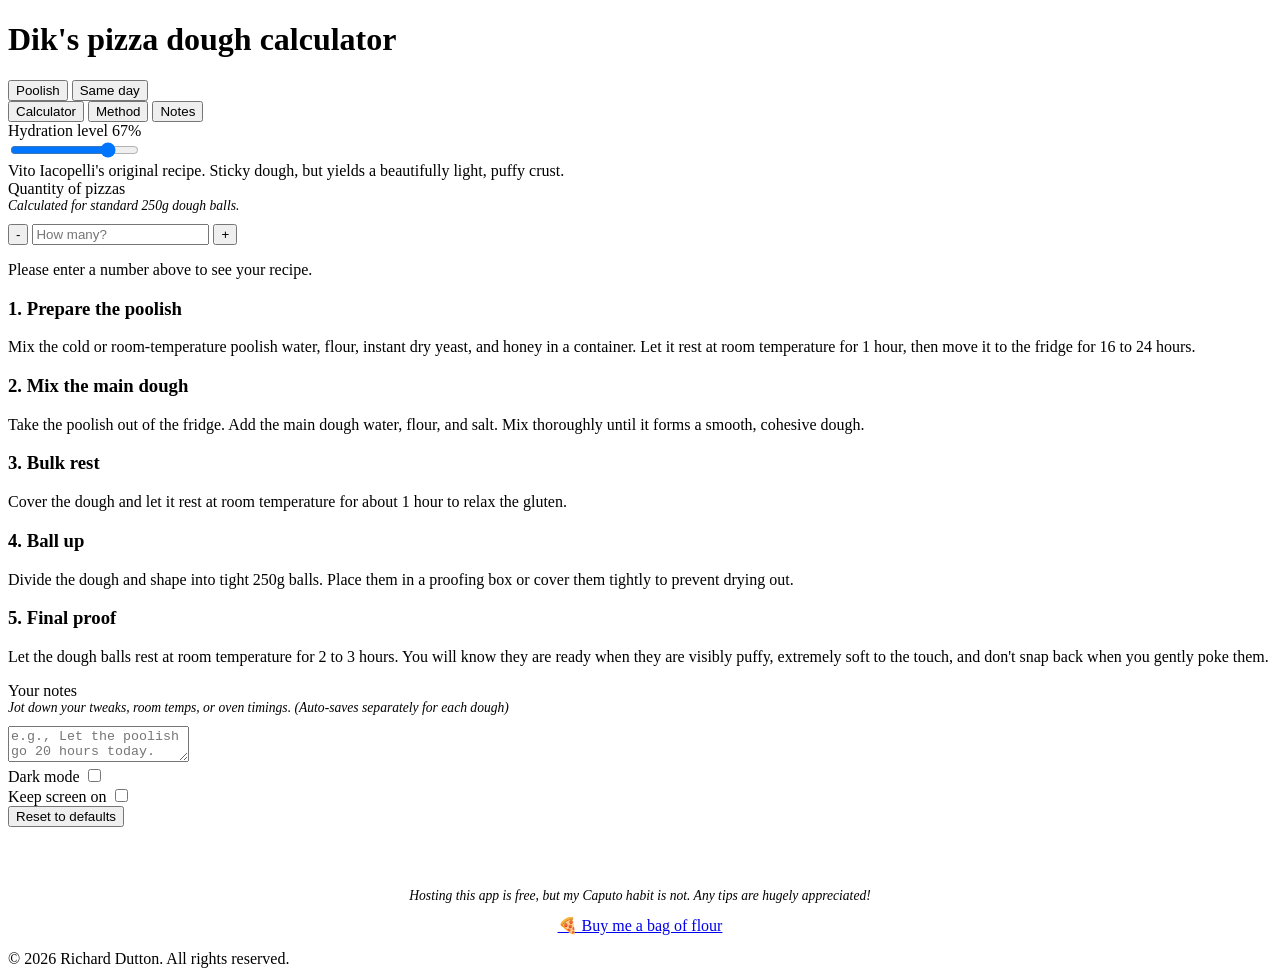
==== index.html @ e3f1c020 "Add files via upload" ====
<!DOCTYPE html>
<html lang="en">
<head>
<meta charset="UTF-8">
<meta name="viewport" content="width=device-width, initial-scale=1.0, maximum-scale=1.0, user-scalable=no">
<meta name="theme-color" content="#e63946">
<meta name="apple-mobile-web-app-capable" content="yes">
<meta name="mobile-web-app-capable" content="yes">
<meta name="apple-mobile-web-app-status-bar-style" content="black-translucent">
<title>Dik's pizza dough calculator</title>

<link rel="icon" href="data:image/svg+xml,<svg xmlns=%22http://www.w3.org/2000/svg%22 viewBox=%220 0 100 100%22><text y=%22.9em%22 font-size=%2290%22>🍕</text></svg>">
<link rel="apple-touch-icon" href="data:image/svg+xml,<svg xmlns=%22http://www.w3.org/2000/svg%22 viewBox=%220 0 100 100%22><text y=%22.9em%22 font-size=%2290%22>🍕</text></svg>">
<link rel="manifest" href="manifest.json">

<meta property="og:title" content="Dik's pizza dough calculator">
<meta property="og:description" content="Calculate the perfect poolish or authentic same-day Neapolitan pizza dough.">
<meta property="og:type" content="website">
<meta property="og:url" content="https://[your-username].github.io/[your-repo-name]/">
<meta property="og:image" content="https://[your-username].github.io/[your-repo-name]/pizza-share.png">

<link rel="stylesheet" href="style.css">
</head>
<body>

<div class="container">
  <h1>Dik's pizza dough calculator</h1>
  
  <div class="dough-toggle">
    <button id="btnPoolish" class="dough-btn active" onclick="setDoughType('poolish')">Poolish</button>
    <button id="btnSameDay" class="dough-btn" onclick="setDoughType('sameday')">Same day</button>
  </div>

  <div class="tab-nav">
    <button class="tab-btn active" onclick="switchTab('calculator')">Calculator</button>
    <button class="tab-btn" onclick="switchTab('method')">Method</button>
    <button class="tab-btn" onclick="switchTab('notes')">Notes</button>
  </div>

  <div id="calculator" class="tab-pane active">
    <div class="form-group">
      <div class="hydration-header">
        <label for="hydrationSlider" style="margin-bottom: 0;">Hydration level</label>
        <span id="hydrationVal">67%</span>
      </div>
      <input type="range" id="hydrationSlider" min="55" max="70" value="67" step="1" oninput="updateHydration()">
      <div id="hydrationHelp" class="help-text"></div>
    </div>

    <div class="form-group">
      <label for="numPizzas" style="margin-bottom: 4px;">Quantity of pizzas</label>
      <div style="font-size: 0.85rem; color: var(--help-text); font-style: italic; margin-bottom: 10px;">Calculated for standard 250g dough balls.</div>
      <div class="quantity-wrapper">
        <button type="button" class="qty-btn" onclick="adjustQty(-1)">-</button>
        <input type="number" id="numPizzas" placeholder="How many?" min="1" oninput="calculate()">
        <button type="button" class="qty-btn" onclick="adjustQty(1)">+</button>
      </div>
    </div>

    <div id="results">
      </div>
  </div>

  <div id="method" class="tab-pane">
    
    <div id="poolishMethod">
      <div class="method-step">
        <h3>1. Prepare the poolish</h3>
        <p>Mix the cold or room-temperature poolish water, flour, instant dry yeast, and honey in a container. Let it rest at room temperature for 1 hour, then move it to the fridge for 16 to 24 hours.</p>
      </div>
      <div class="method-step">
        <h3>2. Mix the main dough</h3>
        <p>Take the poolish out of the fridge. Add the main dough water, flour, and salt. Mix thoroughly until it forms a smooth, cohesive dough.</p>
      </div>
      <div class="method-step">
        <h3>3. Bulk rest</h3>
        <p>Cover the dough and let it rest at room temperature for about 1 hour to relax the gluten.</p>
      </div>
      <div class="method-step">
        <h3>4. Ball up</h3>
        <p>Divide the dough and shape into tight 250g balls. Place them in a proofing box or cover them tightly to prevent drying out.</p>
      </div>
      <div class="method-step">
        <h3>5. Final proof</h3>
        <p>Let the dough balls rest at room temperature for 2 to 3 hours. You will know they are ready when they are visibly puffy, extremely soft to the touch, and don't snap back when you gently poke them.</p>
      </div>
    </div>

    <div id="sameDayMethod" style="display: none;">
      <div class="method-step">
        <h3>1. Mix water and yeast</h3>
        <p>Pour your cold or room-temperature water into a bowl and dissolve the instant dry yeast completely.</p>
      </div>
      <div class="method-step">
        <h3>2. Add flour and salt</h3>
        <p>In a separate bowl, mix your flour and salt together. Add to the water and yeast mix and combine.</p>
      </div>
      <div class="method-step">
        <h3>3. Knead</h3>
        <p>Gradually add the rest of the flour. Knead for 15-20 minutes until the dough is smooth, elastic, and no longer sticky.</p>
      </div>
      <div class="method-step">
        <h3>4. Bulk rest</h3>
        <p>Cover the dough with a damp cloth or plastic wrap and leave it at room temperature for 2 hours.</p>
      </div>
      <div class="method-step">
        <h3>5. Ball up & final proof</h3>
        <p>Divide the dough into 250g pieces and form tight balls. Place them in a proofing box at room temperature for 6 to 8 hours before stretching and baking.</p>
      </div>
    </div>

  </div>
  
    <!-- Notes Tab -->
  <div id="notes" class="tab-pane">
    <div class="form-group">
      <label for="userNotes" style="margin-bottom: 4px;">Your notes</label>
      <div style="font-size: 0.85rem; color: var(--help-text); font-style: italic; margin-bottom: 10px;">Jot down your tweaks, room temps, or oven timings. (Auto-saves separately for each dough)</div>
      <textarea id="userNotes" placeholder="e.g., Let the poolish go 20 hours today. Kitchen was 21°C..." oninput="saveNotes()"></textarea>
    </div>
  </div>

  <!-- Universal Settings toggles -->
  <div class="settings-group">
    <div class="toggle-container">
      <label for="darkModeToggle">Dark mode</label>
      <label class="switch">
        <input type="checkbox" id="darkModeToggle" onchange="toggleDarkMode()">
        <span class="slider"></span>
      </label>
    </div>

    <div class="toggle-container">
      <label for="wakeLockToggle">Keep screen on</label>
      <label class="switch">
        <input type="checkbox" id="wakeLockToggle" onchange="toggleWakeLock()">
        <span class="slider"></span>
      </label>
    </div>
  </div>
  
  <!-- Reset Button -->
  <button class="reset-btn" onclick="resetSettings()">Reset to defaults</button>
  
  <!-- Divider -->
  <hr style="border: 0; height: 1px; background-color: var(--border); margin: 35px 0 25px 0;">
  
  <!-- Tip Jar Section -->
  <div style="margin-bottom: 15px; text-align: center;">
    <div style="font-size: 0.85rem; color: var(--help-text); font-style: italic; margin-bottom: 12px;">
      Hosting this app is free, but my Caputo habit is not. Any tips are hugely appreciated!
    </div>
    <a href="https://ko-fi.com/dikkiedutton" target="_blank" class="tip-btn" style="margin-top: 0;">🍕 Buy me a bag of flour</a>
  </div>

  <!-- Copyright Footer -->
  <div class="footer">
    &copy; <span id="currentYear"></span> Richard Dutton. All rights reserved.
  </div>

</div> <!-- End of container -->

<script src="script.js"></script>
<script>
  if ('serviceWorker' in navigator) {
    window.addEventListener('load', () => {
      navigator.serviceWorker.register('./sw.js')
        .then((registration) => {
          console.log('ServiceWorker registration successful');
        })
        .catch((err) => {
          console.log('ServiceWorker registration failed: ', err);
        });
    });
  }
</script>
</body>
</html>
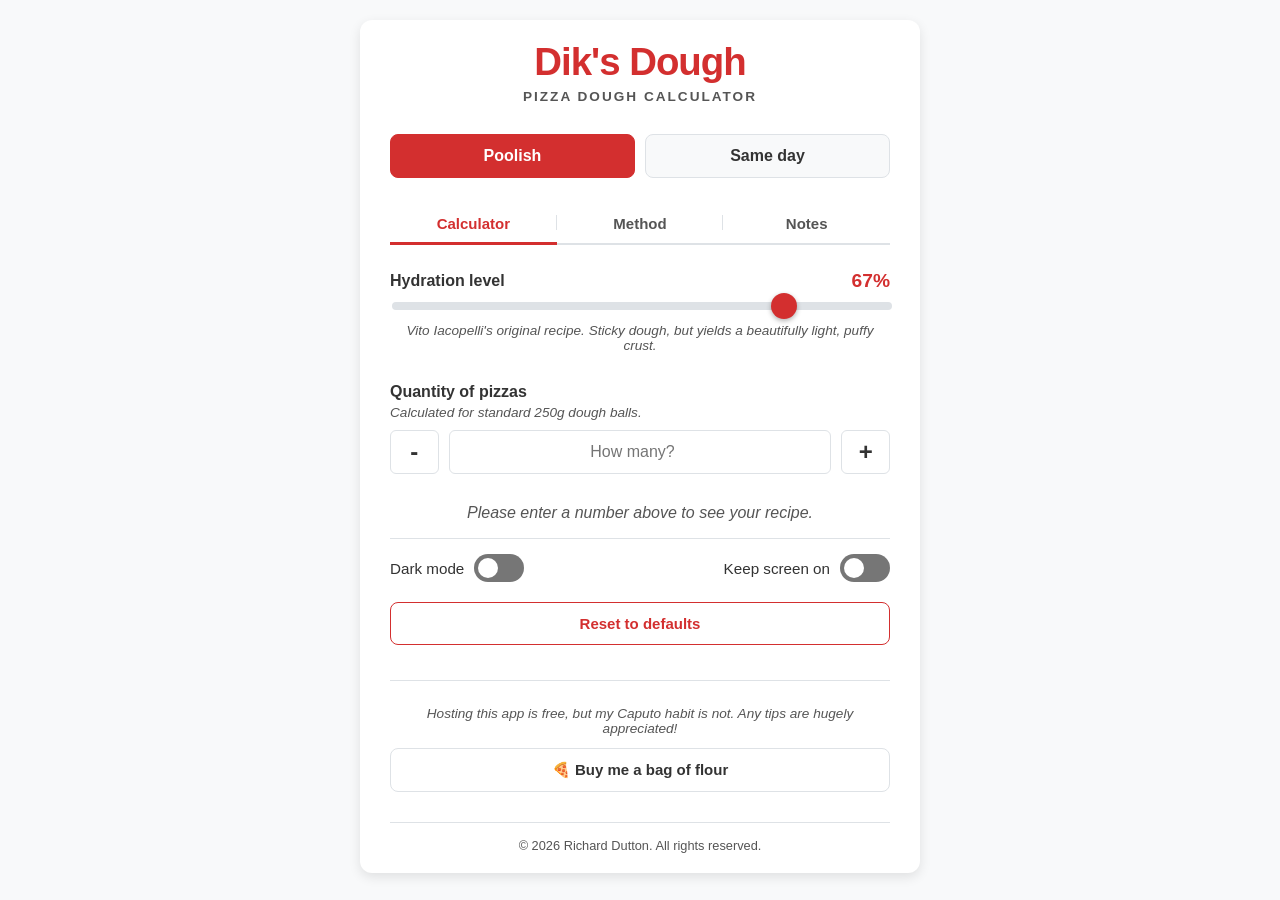
==== commit 647003a3: "Add files via upload" ====
--- a/index.html
+++ b/index.html
@@ -7,7 +7,7 @@
 <meta name="apple-mobile-web-app-capable" content="yes">
 <meta name="mobile-web-app-capable" content="yes">
 <meta name="apple-mobile-web-app-status-bar-style" content="black-translucent">
-<title>Dik's pizza dough calculator</title>
+<title>Dik's Dough | Pizza dough calculator</title>
 
 <link rel="icon" href="data:image/svg+xml,<svg xmlns=%22http://www.w3.org/2000/svg%22 viewBox=%220 0 100 100%22><text y=%22.9em%22 font-size=%2290%22>🍕</text></svg>">
 <link rel="apple-touch-icon" href="data:image/svg+xml,<svg xmlns=%22http://www.w3.org/2000/svg%22 viewBox=%220 0 100 100%22><text y=%22.9em%22 font-size=%2290%22>🍕</text></svg>">
@@ -24,7 +24,11 @@
 <body>
 
 <div class="container">
-  <h1>Dik's pizza dough calculator</h1>
+    <!-- Brand Header -->
+  <div class="brand-header">
+    <h1>Dik's Dough</h1>
+    <p class="subtitle">Pizza dough calculator</p>
+  </div>
   
   <div class="dough-toggle">
     <button id="btnPoolish" class="dough-btn active" onclick="setDoughType('poolish')">Poolish</button>
--- a/style.css
+++ b/style.css
@@ -0,0 +1,514 @@
+:root {
+  /* Unified Action Color & Headings (Light Mode - WCAG AA Compliant) */
+  --primary: #d32f2f; 
+  --primary-hover: rgba(211, 47, 47, 0.08);
+  
+  --background: #f8f9fa;
+  --card-bg: #ffffff;
+  --text: #333333;
+  --border: #dee2e6;
+  --help-text: #555555;
+  --recipe-bg: #fdfdfd;
+  --totals-bg: #f1f3f5;
+  --switch-bg: #767676; /* Passes 3:1 UI contrast against white */
+  --btn-active: #e2e6ea;
+  --tab-inactive: #f8f9fa;
+  --toggle-bg: #e9ecef;
+  --focus-ring: rgba(211, 47, 47, 0.6);
+}
+
+/* Dark Theme Variables */
+[data-theme="dark"] {
+  --background: #121212;
+  --card-bg: #1e1e1e;
+  --text: #e0e0e0;
+  --border: #333333;
+  --help-text: #aaaaaa;
+  --recipe-bg: #242424;
+  --totals-bg: #2a2a2a;
+  --switch-bg: #666666; /* Passes 3:1 UI contrast against dark gray */
+  --btn-active: #333333;
+  --tab-inactive: #2a2a2a;
+  --toggle-bg: #121212;
+  
+  /* Unified Action Color & Headings (Dark Mode - WCAG AA Compliant) */
+  --primary: #ff5252; 
+  --primary-hover: rgba(255, 82, 82, 0.15);
+  --focus-ring: rgba(255, 82, 82, 0.6);
+}
+
+body {
+  font-family: 'Segoe UI', Roboto, Helvetica, Arial, sans-serif;
+  background-color: var(--background);
+  color: var(--text);
+  margin: 0;
+  padding: 20px;
+  display: flex;
+  justify-content: center;
+  transition: background-color 0.3s, color 0.3s;
+}
+.container {
+  background: var(--card-bg);
+  border-radius: 12px;
+  box-shadow: 0 4px 12px rgba(0,0,0,0.1);
+  max-width: 500px;
+  width: 100%;
+  padding: 20px 30px;
+  transition: background-color 0.3s;
+}
+/* Brand Header Styling */
+.brand-header {
+  text-align: center;
+  margin-bottom: 30px;
+}
+
+.brand-header h1 {
+  color: var(--primary);
+  margin-top: 0;
+  margin-bottom: 5px;
+  font-size: 2.4rem;
+  font-weight: 800;
+  letter-spacing: -1px; /* Pulls the letters tighter for a modern logo feel */
+}
+
+.brand-header .subtitle {
+  color: var(--help-text);
+  font-size: 0.85rem;
+  font-weight: 600;
+  text-transform: uppercase;
+  letter-spacing: 2px; /* Spreads the letters out for a premium, classy look */
+  margin: 0;
+}
+
+/* --- Keyboard Accessibility (WCAG 2.4.7) --- */
+button:focus-visible,
+input[type="number"]:focus-visible,
+.switch input:focus-visible + .slider {
+  outline: 3px solid var(--focus-ring);
+  outline-offset: 2px;
+}
+input[type="range"]:focus-visible {
+  outline: none;
+}
+input[type="range"]:focus-visible::-webkit-slider-thumb {
+  outline: 3px solid var(--focus-ring);
+  outline-offset: 2px;
+}
+/* ------------------------------------------- */
+
+/* Global Dough Toggle CSS (Now distinct buttons) */
+.dough-toggle {
+  display: flex;
+  gap: 10px;
+  margin-bottom: 25px;
+}
+.dough-btn {
+  flex: 1;
+  padding: 12px;
+  background-color: var(--tab-inactive);
+  border: 1px solid var(--border);
+  color: var(--text);
+  font-size: 16px;
+  font-weight: bold;
+  border-radius: 8px;
+  cursor: pointer;
+  transition: all 0.2s;
+}
+.dough-btn.active {
+  background-color: var(--primary);
+  color: white;
+  border-color: var(--primary);
+}
+
+/* Tab Navigation CSS (Text-First Minimalist with Dividers) */
+.tab-nav {
+  display: flex;
+  margin-bottom: 25px;
+  border-bottom: 2px solid var(--border); /* A single grounding track */
+}
+
+.tab-btn {
+  flex: 1;
+  position: relative; /* Anchors the vertical line */
+  padding: 12px 4px 10px 4px;
+  background: transparent;
+  border: none;
+  border-bottom: 3px solid transparent; /* Invisible by default */
+  color: var(--help-text); /* Faded inactive state */
+  font-size: 15px;
+  font-weight: 600;
+  cursor: pointer;
+  transition: color 0.2s ease, border-color 0.2s ease;
+  margin-bottom: -2px; /* Pulls the border down to overlap the track perfectly */
+}
+
+.tab-btn:hover {
+  color: var(--text);
+}
+
+.tab-btn.active {
+  color: var(--primary);
+  border-bottom: 3px solid var(--primary); /* The thick active indicator */
+}
+
+/* Small vertical line separator between buttons */
+.tab-btn:not(:last-child)::after {
+  content: "";
+  position: absolute;
+  right: 0;
+  top: 30%;
+  height: 40%;
+  width: 1px;
+  background-color: var(--border);
+}
+
+/* Hides inactive tabs and shows the active one */
+.tab-pane {
+  display: none;
+}
+.tab-pane.active {
+  display: block;
+}
+
+/* Method Steps CSS */
+.method-step {
+  margin-bottom: 15px;
+  padding: 15px 20px;
+  background: var(--recipe-bg);
+  border: 1px solid var(--border);
+  border-radius: 8px;
+  transition: background-color 0.3s, border-color 0.3s;
+}
+.method-step h3 {
+  margin-top: 0;
+  color: var(--primary);
+  font-size: 1.1rem;
+  margin-bottom: 8px;
+}
+.method-step p {
+  margin: 0;
+  font-size: 0.95rem;
+  line-height: 1.5;
+  color: var(--text);
+}
+
+.form-group {
+  margin-bottom: 20px;
+}
+label {
+  display: block;
+  font-weight: 600;
+  margin-bottom: 8px;
+  color: var(--text);
+}
+
+/* Input styling */
+input[type="number"] {
+  width: 100%;
+  padding: 12px;
+  border: 1px solid var(--border);
+  border-radius: 6px;
+  font-size: 16px;
+  box-sizing: border-box;
+  background-color: var(--card-bg);
+  color: var(--text);
+  transition: border-color 0.2s, background-color 0.3s, color 0.3s;
+}
+input[type="number"]:focus {
+  outline: none;
+  border-color: var(--primary);
+}
+
+/* Range Slider Custom CSS */
+input[type="range"] {
+  -webkit-appearance: none;
+  appearance: none;
+  width: 100%;
+  height: 8px;
+  border-radius: 4px;
+  background: var(--border);
+  outline: none;
+  padding: 0;
+  border: none;
+  margin-top: 10px;
+  margin-bottom: 5px;
+}
+input[type="range"]::-webkit-slider-thumb {
+  -webkit-appearance: none;
+  appearance: none;
+  width: 26px;
+  height: 26px;
+  border-radius: 50%;
+  background: var(--primary);
+  cursor: pointer;
+  box-shadow: 0 2px 5px rgba(0,0,0,0.3);
+}
+.hydration-header {
+  display: flex;
+  justify-content: space-between;
+  align-items: center;
+}
+#hydrationVal {
+  color: var(--primary);
+  font-size: 1.2rem;
+  font-weight: bold;
+}
+
+/* Dynamic Helper Text */
+.help-text {
+  font-size: 0.85rem;
+  color: var(--help-text);
+  text-align: center;
+  margin-top: 8px;
+  font-style: italic;
+  min-height: 40px;
+}
+
+/* Plus/Minus Button Styling */
+.quantity-wrapper {
+  display: flex;
+  gap: 10px;
+}
+.qty-btn {
+  background-color: var(--card-bg);
+  color: var(--text);
+  border: 1px solid var(--border);
+  border-radius: 6px;
+  width: 60px;
+  font-size: 24px;
+  font-weight: bold;
+  cursor: pointer;
+  display: flex;
+  align-items: center;
+  justify-content: center;
+  user-select: none;
+  transition: background-color 0.1s, color 0.3s;
+}
+.qty-btn:active {
+  background-color: var(--btn-active);
+}
+.quantity-wrapper input {
+  text-align: center;
+}
+
+.recipe-section {
+  margin-top: 25px;
+  background: var(--recipe-bg);
+  border: 1px solid var(--border);
+  border-radius: 8px;
+  padding: 20px;
+  transition: background-color 0.3s, border-color 0.3s;
+}
+.recipe-section h2 {
+  margin-top: 0;
+  font-size: 1.2rem;
+  border-bottom: 2px solid var(--primary);
+  padding-bottom: 8px;
+  color: var(--primary);
+}
+ul {
+  list-style-type: none;
+  padding: 0;
+  margin: 0;
+}
+li {
+  display: flex;
+  justify-content: space-between;
+  padding: 8px 0;
+  border-bottom: 1px dashed var(--border);
+}
+li:last-child {
+  border-bottom: none;
+}
+
+/* Inherits theme text color instead of forced red primary */
+.weight {
+  color: inherit; 
+  font-weight: bold;
+}
+
+.totals {
+  background: var(--totals-bg);
+  padding: 15px 20px;
+  border-radius: 8px;
+  margin-top: 20px;
+  transition: background-color 0.3s;
+}
+.totals li {
+  font-weight: bold;
+  border-bottom: none;
+  padding: 4px 0;
+}
+.empty-state {
+  text-align: center;
+  color: var(--help-text);
+  margin-top: 30px;
+  font-style: italic;
+}
+
+/* Copy Button Styling */
+.copy-btn {
+  width: 100%;
+  padding: 15px;
+  margin-top: 20px;
+  background-color: var(--primary);
+  color: white;
+  border: none;
+  border-radius: 8px;
+  font-size: 16px;
+  font-weight: bold;
+  cursor: pointer;
+  transition: opacity 0.2s;
+}
+.copy-btn:active {
+  opacity: 0.8;
+}
+
+/* Settings and Toggle Switch CSS */
+.settings-group {
+  display: flex;
+  justify-content: space-between;
+  align-items: center;
+  margin-top: 15px;
+  padding-top: 15px;
+  border-top: 1px solid var(--border);
+}
+.toggle-container {
+  display: flex;
+  align-items: center;
+  gap: 10px;
+}
+.toggle-container label {
+  margin-bottom: 0;
+  cursor: pointer;
+  font-weight: normal;
+  font-size: 0.95rem;
+}
+.switch {
+  position: relative;
+  display: inline-block;
+  width: 50px;
+  height: 28px;
+}
+.switch input {
+  opacity: 0;
+  width: 0;
+  height: 0;
+}
+.slider {
+  position: absolute;
+  cursor: pointer;
+  top: 0; left: 0; right: 0; bottom: 0;
+  background-color: var(--switch-bg);
+  transition: .4s;
+  border-radius: 34px;
+}
+.slider:before {
+  position: absolute;
+  content: "";
+  height: 20px;
+  width: 20px;
+  left: 4px;
+  bottom: 4px;
+  background-color: white;
+  transition: .4s;
+  border-radius: 50%;
+}
+input:checked + .slider {
+  background-color: var(--primary);
+}
+input:checked + .slider:before {
+  transform: translateX(22px);
+}
+/* Reset Button Styling */
+.reset-btn {
+  width: 100%;
+  padding: 12px;
+  margin-top: 20px;
+  background-color: transparent;
+  color: var(--primary);
+  border: 1px solid var(--primary);
+  border-radius: 8px;
+  font-size: 15px;
+  font-weight: bold;
+  cursor: pointer;
+  transition: background-color 0.2s, color 0.2s;
+}
+.reset-btn:hover {
+  background-color: var(--primary-hover);
+}
+.reset-btn:active {
+  background-color: var(--primary);
+  color: white;
+}
+/* Tip Jar Button Styling (Original Site Style) */
+.tip-btn {
+  display: block;
+  width: 100%;
+  padding: 12px;
+  margin-top: 25px;
+  background-color: transparent;
+  color: var(--text);
+  border: 1px solid var(--border);
+  border-radius: 8px; /* Matches the site's original tight geometry */
+  font-size: 15px;
+  font-weight: bold;
+  text-align: center;
+  text-decoration: none;
+  box-sizing: border-box;
+  cursor: pointer;
+  transition: all 0.2s ease-in-out;
+}
+
+.tip-btn:hover {
+  border-color: var(--primary);
+  color: var(--primary);
+}
+
+.tip-btn:active {
+  background-color: var(--primary);
+  color: white;
+  border-color: var(--primary);
+}
+/* Flour Tip Box */
+.flour-tip {
+  background-color: var(--toggle-bg);
+  border-left: 4px solid var(--primary);
+  padding: 12px 15px;
+  border-radius: 4px 8px 8px 4px;
+  margin-bottom: 20px;
+  margin-top: 25px;
+  font-size: 0.9rem;
+  line-height: 1.4;
+  color: var(--text);
+}
+.flour-tip strong {
+  color: var(--primary);
+}
+/* Copyright Footer */
+.footer {
+  text-align: center;
+  font-size: 0.8rem;
+  color: var(--help-text);
+  margin-top: 30px;
+  border-top: 1px solid var(--border);
+  padding-top: 15px;
+}
+/* Notes Textarea */
+textarea#userNotes {
+  width: 100%;
+  min-height: 250px; /* Taller now that it has its own tab */
+  padding: 12px;
+  border: 1px solid var(--border);
+  border-radius: 8px;
+  background-color: var(--card-bg);
+  color: var(--text);
+  font-family: inherit;
+  font-size: 16px; /* Prevents auto-zoom on iPhones */
+  resize: vertical;
+  box-sizing: border-box;
+}
+textarea#userNotes:focus {
+  outline: none;
+  border-color: var(--primary);
+}
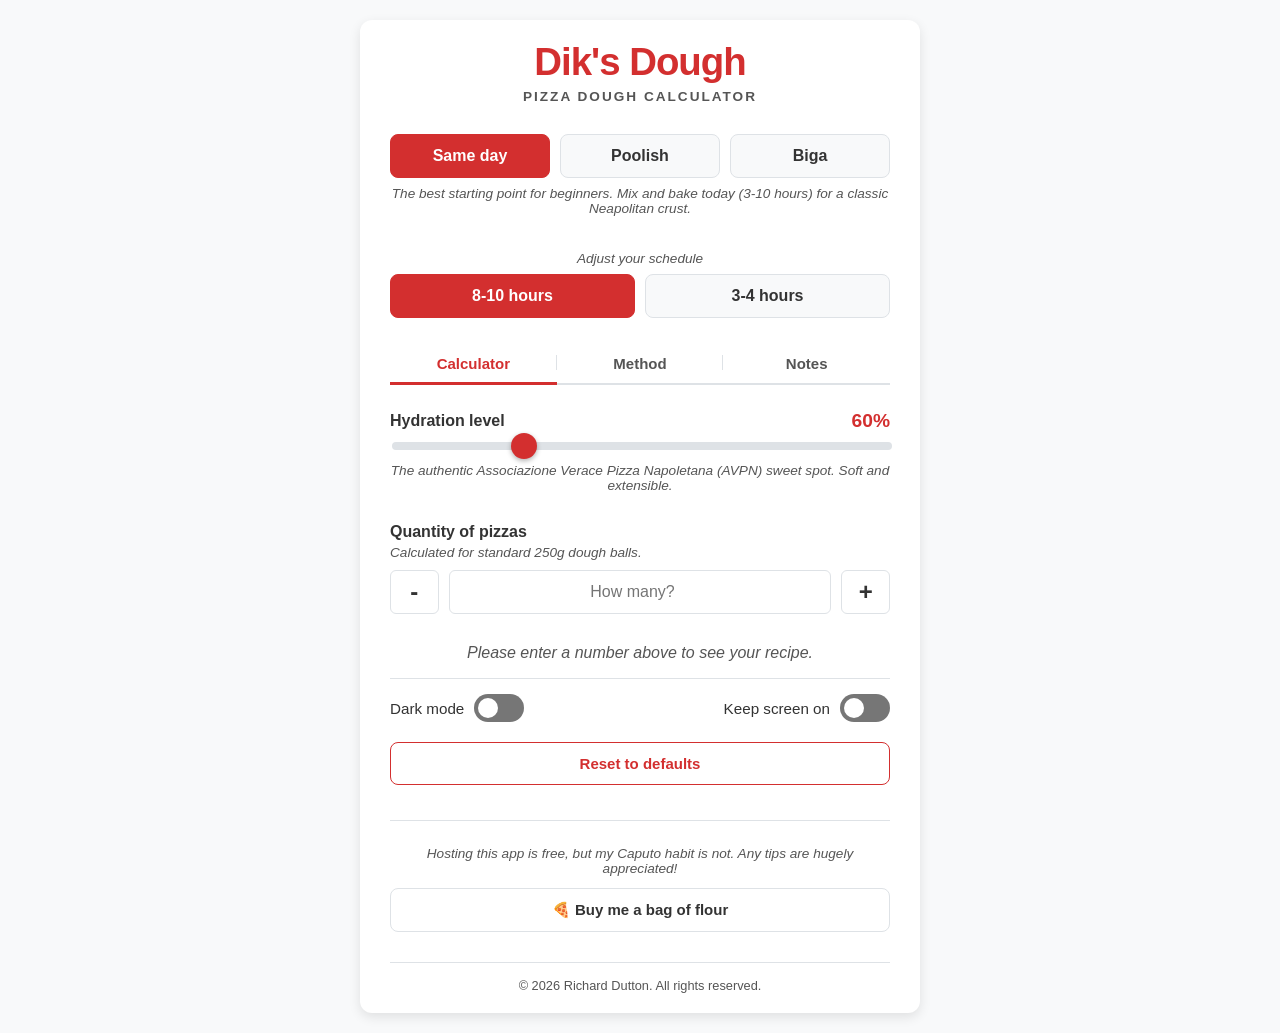
==== commit 406b78e7: "Add files via upload" ====
--- a/index.html
+++ b/index.html
@@ -3,7 +3,7 @@
 <head>
 <meta charset="UTF-8">
 <meta name="viewport" content="width=device-width, initial-scale=1.0, maximum-scale=1.0, user-scalable=no">
-<meta name="theme-color" content="#e63946">
+<meta name="theme-color" content="#d32f2f">
 <meta name="apple-mobile-web-app-capable" content="yes">
 <meta name="mobile-web-app-capable" content="yes">
 <meta name="apple-mobile-web-app-status-bar-style" content="black-translucent">
@@ -13,26 +13,43 @@
 <link rel="apple-touch-icon" href="data:image/svg+xml,<svg xmlns=%22http://www.w3.org/2000/svg%22 viewBox=%220 0 100 100%22><text y=%22.9em%22 font-size=%2290%22>🍕</text></svg>">
 <link rel="manifest" href="manifest.json">
 
-<meta property="og:title" content="Dik's pizza dough calculator">
-<meta property="og:description" content="Calculate the perfect poolish or authentic same-day Neapolitan pizza dough.">
+<meta property="og:title" content="Dik's Dough | Pizza dough calculator">
+<meta property="og:description" content="Calculate the perfect Neapolitan pizza dough.">
 <meta property="og:type" content="website">
-<meta property="og:url" content="https://[your-username].github.io/[your-repo-name]/">
-<meta property="og:image" content="https://[your-username].github.io/[your-repo-name]/pizza-share.png">
+<meta property="og:url" content="https://dikkiedutton.github.io/diks-dough/">
+<meta property="og:image" content="https://dikkiedutton.github.io/diks-dough/pizza-share.png">
 
 <link rel="stylesheet" href="style.css">
 </head>
 <body>
 
 <div class="container">
-    <!-- Brand Header -->
+  
+  <!-- Brand Header -->
   <div class="brand-header">
     <h1>Dik's Dough</h1>
     <p class="subtitle">Pizza dough calculator</p>
   </div>
   
-  <div class="dough-toggle">
-    <button id="btnPoolish" class="dough-btn active" onclick="setDoughType('poolish')">Poolish</button>
-    <button id="btnSameDay" class="dough-btn" onclick="setDoughType('sameday')">Same day</button>
+  <!-- Dough Selector (Reordered) -->
+  <div class="dough-toggle" style="margin-bottom: 5px;">
+    <button id="btnSameDay" class="dough-btn active" onclick="setDoughType('sameday')">Same day</button>
+    <button id="btnPoolish" class="dough-btn" onclick="setDoughType('poolish')">Poolish</button>
+    <button id="btnBiga" class="dough-btn" onclick="setDoughType('biga')">Biga</button>
+  </div>
+  
+  <!-- Dynamic Helper Text -->
+  <div id="doughHelp" class="help-text" style="margin-bottom: 25px;">
+    The best starting point for beginners. Mix and bake today (3-10 hours) for a classic Neapolitan crust.
+  </div>
+
+  <!-- Proofing Time Sub-Toggle -->
+  <div id="proofingTimeGroup" class="proofing-time-group">
+    <div style="font-size: 0.85rem; color: var(--help-text); font-style: italic; margin-bottom: 8px;">Adjust your schedule</div>
+    <div class="dough-toggle" style="margin-bottom: 0;">
+      <button type="button" id="btnProofStandard" class="dough-btn active" onclick="setProofTime('standard')">8-10 hours</button>
+      <button type="button" id="btnProofQuick" class="dough-btn" onclick="setProofTime('quick')">3-4 hours</button>
+    </div>
   </div>
 
   <div class="tab-nav">
@@ -45,9 +62,10 @@
     <div class="form-group">
       <div class="hydration-header">
         <label for="hydrationSlider" style="margin-bottom: 0;">Hydration level</label>
-        <span id="hydrationVal">67%</span>
-      </div>
-      <input type="range" id="hydrationSlider" min="55" max="70" value="67" step="1" oninput="updateHydration()">
+        <span id="hydrationVal">60%</span>
+      </div>
+      <!-- Slider Max bumped to 75 for Biga -->
+      <input type="range" id="hydrationSlider" min="55" max="75" value="60" step="1" oninput="updateHydration()">
       <div id="hydrationHelp" class="help-text"></div>
     </div>
 
@@ -62,12 +80,60 @@
     </div>
 
     <div id="results">
-      </div>
+    </div>
   </div>
 
   <div id="method" class="tab-pane">
     
-    <div id="poolishMethod">
+    <!-- Same Day Method Content -->
+    <div id="sameDayMethodStandard">
+      <div class="method-step">
+        <h3>1. Mix water and yeast</h3>
+        <p>Pour your cold or room-temperature water into a bowl and dissolve the instant dry yeast completely.</p>
+      </div>
+      <div class="method-step">
+        <h3>2. Add flour and salt</h3>
+        <p>In a separate bowl, mix your flour and salt together. Add to the water and yeast mix and combine.</p>
+      </div>
+      <div class="method-step">
+        <h3>3. Knead</h3>
+        <p>Gradually add the rest of the flour. Knead for 15-20 minutes until the dough is smooth, elastic, and no longer sticky.</p>
+      </div>
+      <div class="method-step">
+        <h3>4. Bulk rest</h3>
+        <p>Cover the dough with a damp cloth or plastic wrap and leave it at room temperature for 2 hours.</p>
+      </div>
+      <div class="method-step">
+        <h3>5. Ball up & final proof</h3>
+        <p>Divide the dough into 250g pieces and form tight balls. Place them in a proofing box at room temperature for 6 to 8 hours before stretching and baking.</p>
+      </div>
+    </div>
+
+    <div id="sameDayMethodQuick" style="display: none;">
+      <div class="method-step">
+        <h3>1. Mix water and yeast (Quick)</h3>
+        <p>Pour room-temperature water (slightly warmer than usual) into a bowl and dissolve the increased instant dry yeast completely.</p>
+      </div>
+      <div class="method-step">
+        <h3>2. Add flour and salt</h3>
+        <p>In a separate bowl, mix your flour and salt together. Add to the water and yeast mix and combine.</p>
+      </div>
+      <div class="method-step">
+        <h3>3. Knead</h3>
+        <p>Gradually add the rest of the flour. Knead vigorously for 15-20 minutes until the dough is smooth and strong.</p>
+      </div>
+      <div class="method-step">
+        <h3>4. Short bulk rest</h3>
+        <p>Cover the dough and leave it in a warm spot at room temperature for just 1 hour to get the yeast active.</p>
+      </div>
+      <div class="method-step">
+        <h3>5. Ball up & final proof</h3>
+        <p>Divide into 250g balls and place them in a proofing box. Let them rest in a warm spot for 2 to 3 hours until visibly puffy and relaxed.</p>
+      </div>
+    </div>
+
+    <!-- Poolish Method Content -->
+    <div id="poolishMethod" style="display: none;">
       <div class="method-step">
         <h3>1. Prepare the poolish</h3>
         <p>Mix the cold or room-temperature poolish water, flour, instant dry yeast, and honey in a container. Let it rest at room temperature for 1 hour, then move it to the fridge for 16 to 24 hours.</p>
@@ -90,35 +156,36 @@
       </div>
     </div>
 
-    <div id="sameDayMethod" style="display: none;">
-      <div class="method-step">
-        <h3>1. Mix water and yeast</h3>
-        <p>Pour your cold or room-temperature water into a bowl and dissolve the instant dry yeast completely.</p>
-      </div>
-      <div class="method-step">
-        <h3>2. Add flour and salt</h3>
-        <p>In a separate bowl, mix your flour and salt together. Add to the water and yeast mix and combine.</p>
-      </div>
-      <div class="method-step">
-        <h3>3. Knead</h3>
-        <p>Gradually add the rest of the flour. Knead for 15-20 minutes until the dough is smooth, elastic, and no longer sticky.</p>
-      </div>
-      <div class="method-step">
-        <h3>4. Bulk rest</h3>
-        <p>Cover the dough with a damp cloth or plastic wrap and leave it at room temperature for 2 hours.</p>
-      </div>
-      <div class="method-step">
-        <h3>5. Ball up & final proof</h3>
-        <p>Divide the dough into 250g pieces and form tight balls. Place them in a proofing box at room temperature for 6 to 8 hours before stretching and baking.</p>
-      </div>
-    </div>
-
-  </div>
-  
-    <!-- Notes Tab -->
+    <!-- Biga Method Content -->
+    <div id="bigaMethod" style="display: none;">
+      <div class="method-step">
+        <h3>1. Prepare the biga</h3>
+        <p>Mix the biga flour, water, and yeast in a bowl. <strong>Do not knead it.</strong> Simply squeeze the mixture with your hands until there is no dry flour left. It should look like a rough, torn, shaggy mess. Cover and leave at room temperature for 1 hour, then move to the fridge for 16 to 24 hours.</p>
+      </div>
+      <div class="method-step">
+        <h3>2. Mix the main dough</h3>
+        <p>Take the biga out of the fridge and tear it into small pieces. Add your main dough water and gently squeeze the biga pieces in the water to soften them. Add the main flour and salt, then knead for 15-20 minutes until the dough is entirely smooth.</p>
+      </div>
+      <div class="method-step">
+        <h3>3. Bulk rest</h3>
+        <p>Cover the dough and let it rest at room temperature for 1 hour to relax the gluten network.</p>
+      </div>
+      <div class="method-step">
+        <h3>4. Ball up</h3>
+        <p>Divide the dough and shape into tight 250g balls. Place them in a proofing box or cover them tightly.</p>
+      </div>
+      <div class="method-step">
+        <h3>5. Final proof</h3>
+        <p>Let the dough balls rest at room temperature for 2 to 4 hours until they are visibly puffy, relaxed, and ready to stretch.</p>
+      </div>
+    </div>
+
+  </div>
+  
+  <!-- Notes Tab -->
   <div id="notes" class="tab-pane">
     <div class="form-group">
-      <label for="userNotes" style="margin-bottom: 4px;">Your notes</label>
+      <label for="userNotes" style="margin-bottom: 4px;">Baking diary</label>
       <div style="font-size: 0.85rem; color: var(--help-text); font-style: italic; margin-bottom: 10px;">Jot down your tweaks, room temps, or oven timings. (Auto-saves separately for each dough)</div>
       <textarea id="userNotes" placeholder="e.g., Let the poolish go 20 hours today. Kitchen was 21°C..." oninput="saveNotes()"></textarea>
     </div>
--- a/style.css
+++ b/style.css
@@ -2,7 +2,6 @@
   /* Unified Action Color & Headings (Light Mode - WCAG AA Compliant) */
   --primary: #d32f2f; 
   --primary-hover: rgba(211, 47, 47, 0.08);
-  
   --background: #f8f9fa;
   --card-bg: #ffffff;
   --text: #333333;
@@ -120,6 +119,26 @@
   border-color: var(--primary);
 }
 
+/* Proofing Time Slide Animation */
+.proofing-time-group {
+  max-height: 0;
+  opacity: 0;
+  overflow: hidden;
+  margin-bottom: 0;
+  text-align: center;
+  transform: translateY(-10px);
+  transition: max-height 0.35s ease-in-out, opacity 0.3s ease-out, transform 0.3s ease-out, margin 0.35s ease-in-out;
+  pointer-events: none; /* Prevents ghost clicks when hidden */
+}
+
+.proofing-time-group.visible {
+  max-height: 150px; /* Plenty of room to fit the buttons */
+  opacity: 1;
+  margin-bottom: 25px;
+  transform: translateY(0);
+  pointer-events: auto;
+}
+
 /* Tab Navigation CSS (Text-First Minimalist with Dividers) */
 .tab-nav {
   display: flex;
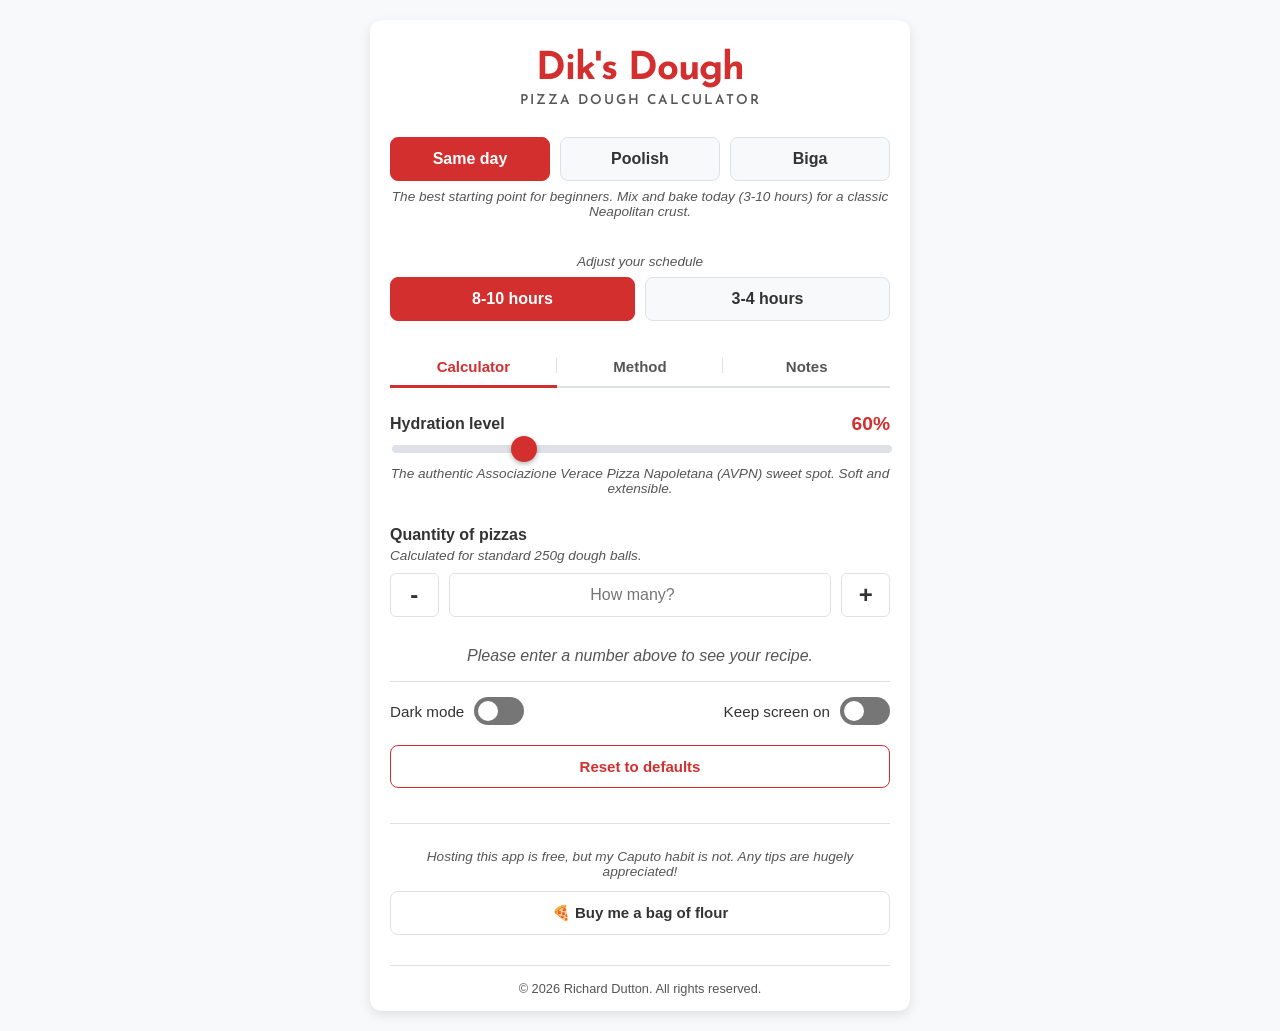
==== commit 35c46f3f: "Add files via upload" ====
--- a/index.html
+++ b/index.html
@@ -12,6 +12,10 @@
 <link rel="icon" href="data:image/svg+xml,<svg xmlns=%22http://www.w3.org/2000/svg%22 viewBox=%220 0 100 100%22><text y=%22.9em%22 font-size=%2290%22>🍕</text></svg>">
 <link rel="apple-touch-icon" href="data:image/svg+xml,<svg xmlns=%22http://www.w3.org/2000/svg%22 viewBox=%220 0 100 100%22><text y=%22.9em%22 font-size=%2290%22>🍕</text></svg>">
 <link rel="manifest" href="manifest.json">
+  
+<link rel="preconnect" href="https://fonts.googleapis.com">
+<link rel="preconnect" href="https://fonts.gstatic.com" crossorigin>
+<link href="https://fonts.googleapis.com/css2?family=Josefin+Sans:wght@600;800&display=swap" rel="stylesheet">
 
 <meta property="og:title" content="Dik's Dough | Pizza dough calculator">
 <meta property="og:description" content="Calculate the perfect Neapolitan pizza dough.">
--- a/style.css
+++ b/style.css
@@ -52,7 +52,7 @@
   box-shadow: 0 4px 12px rgba(0,0,0,0.1);
   max-width: 500px;
   width: 100%;
-  padding: 20px 30px;
+  padding: 30px 20px 15px 20px;
   transition: background-color 0.3s;
 }
 /* Brand Header Styling */
@@ -62,6 +62,7 @@
 }
 
 .brand-header h1 {
+  font-family: 'Josefin Sans', sans-serif;
   color: var(--primary);
   margin-top: 0;
   margin-bottom: 5px;
@@ -71,6 +72,7 @@
 }
 
 .brand-header .subtitle {
+  font-family: 'Josefin Sans', sans-serif;
   color: var(--help-text);
   font-size: 0.85rem;
   font-weight: 600;
